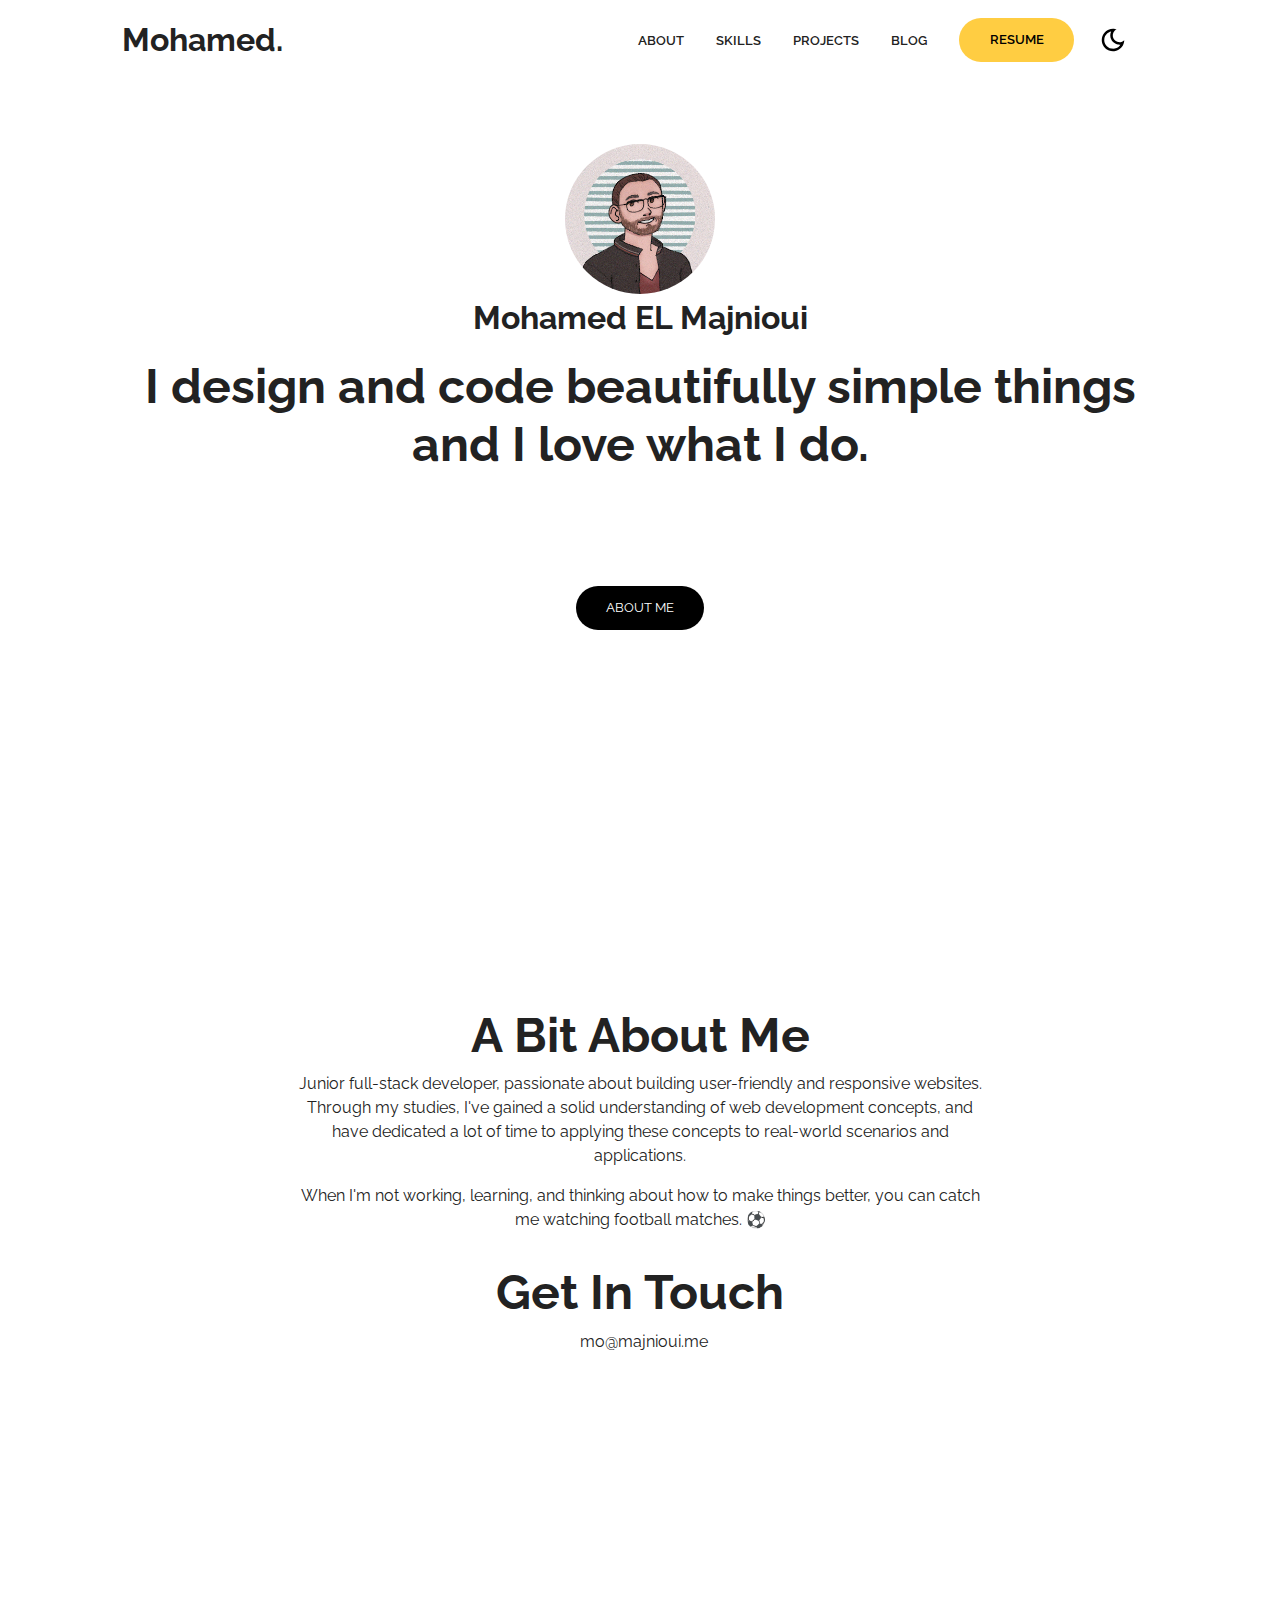
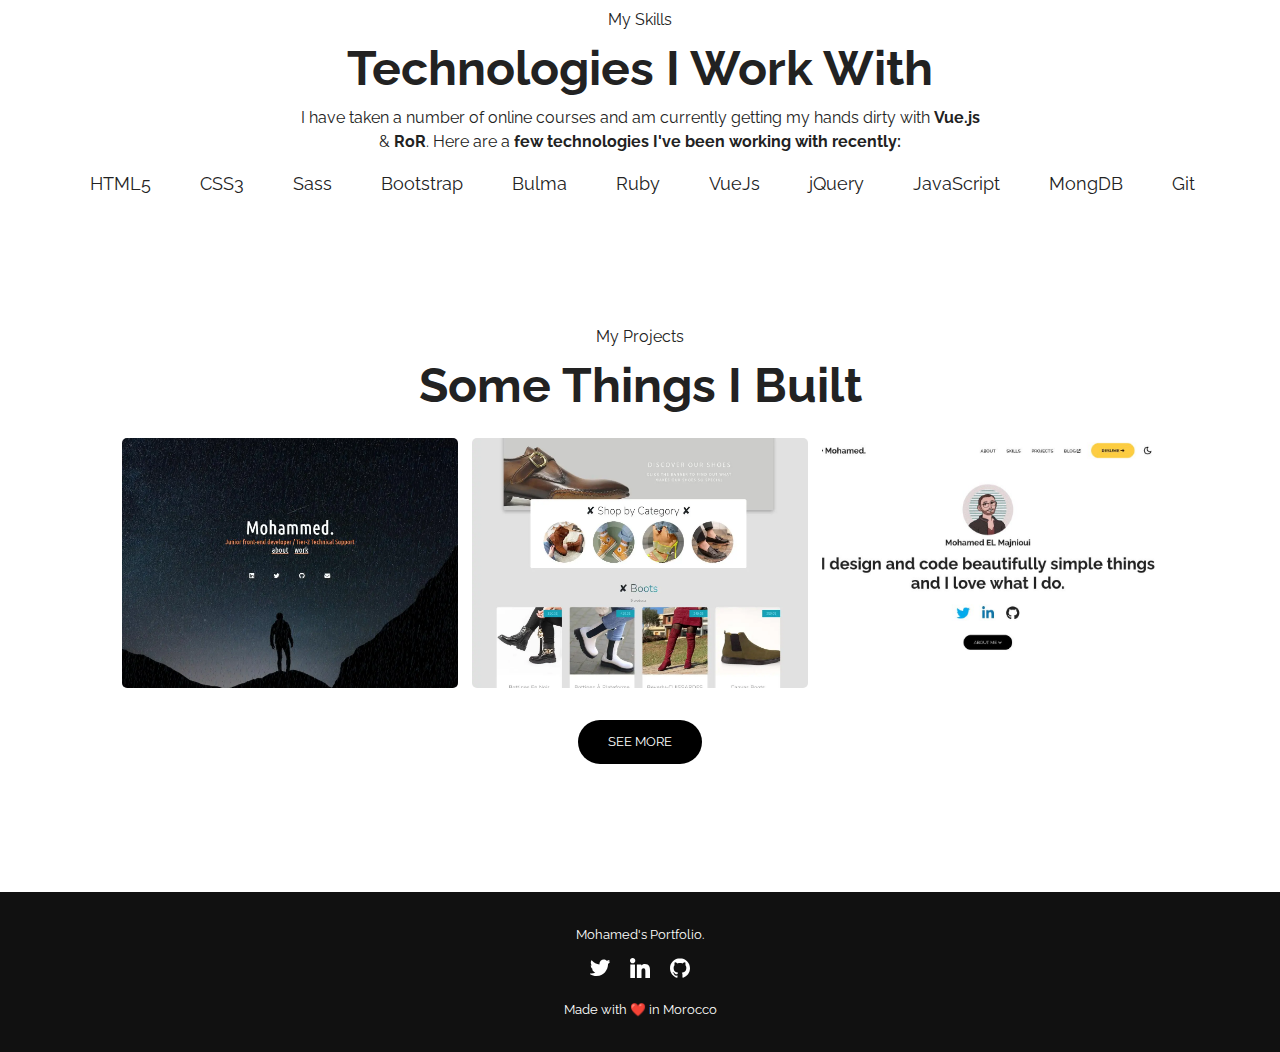
==== index.html @ 17d4082e "index.html" ====
<!DOCTYPE html>
<html lang="en">
  <head>
    <meta charset="UTF-8" />
    <meta http-equiv="X-UA-Compatible" content="IE=edge" />
    <meta name="viewport" content="width=device-width, initial-scale=1.0" />

    <!-- Adding favicon and apple touch icon -->
    <link rel="icon" type="image/x-icon" href="assets/favicon.ico"/>
    <link rel="apple-touch-icon" href="assets/favicon.ico">

    <!-- Importing Stylesheets -->
    <link rel="stylesheet" href="https://cdnjs.cloudflare.com/ajax/libs/font-awesome/6.2.0/css/all.min.css" integrity="sha512-xh6O/CkQoPOWDdYTDqeRdPCVd1SpvCA9XXcUnZS2FmJNp1coAFzvtCN9BmamE+4aHK8yyUHUSCcJHgXloTyT2A==" crossorigin="anonymous" referrerpolicy="no-referrer" />
    <link rel="stylesheet" href="files/style.css" />

    <!-- Setting up meta data -->
    <title>Mohamed EL Majnioui - Portfolio</title>
    <meta name="title" content="Mohamed EL Majnioui - Portfolio">
    <meta name="description" content="A passionate full-stack developer.">
    <meta name="keywords" content="blog, portfolio, personal website, personal blog, resume, personal portfolio">
    <meta name="robots" content="index, follow">
    <meta http-equiv="Content-Type" content="text/html; charset=utf-8">
    <meta name="language" content="English">
    <meta name="author" content="Mohammed El Majnioui">

    <!-- Open Graph / Facebook -->
    <meta property="og:type" content="website">
    <meta property="og:url" content="https://majnioui.me/">
    <meta property="og:title" content="Mohamed EL Majnioui - Portfolio">
    <meta property="og:description" content="A passionate full-stack developer.">
    <meta property="og:image" content="https://majnioui.me/assets/image.webp">

    <!-- Twitter -->
    <meta property="twitter:card" content="summary_large_image">
    <meta property="twitter:url" content="https://majnioui.me/">
    <meta property="twitter:title" content="Mohamed EL Majnioui - Portfolio">
    <meta property="twitter:description" content="A passionate full-stack developer.">
    <meta property="twitter:image" content="https://majnioui.me/assets/image.webp">

    <!-- Instana -->
    <script>
      (function(s,t,a,n){s[t]||(s[t]=a,n=s[a]=function(){n.q.push(arguments)},
      n.q=[],n.v=2,n.l=1*new Date)})(window,"InstanaEumObject","ineum");
    
      ineum('reportingUrl', 'https://eum-green-saas.instana.io');
      ineum('key', 'Q2jfI_ujS3ah3PqCV3ihwg');
      ineum('trackSessions');
    </script>
    <script defer crossorigin="anonymous" src="https://eum.instana.io/eum.min.js"></script>
    <!-- Instana -->

    <!-- Google tag (gtag.js) -->
    <script async src="https://www.googletagmanager.com/gtag/js?id=G-Y7NCHRJDGL"></script>
    <script>
      window.dataLayer = window.dataLayer || [];
      function gtag(){dataLayer.push(arguments);}
      gtag('js', new Date());

      gtag('config', 'G-Y7NCHRJDGL');
    </script>
    <!-- Hotjar Tracking Code for https://majnioui.me/ -->
    <script>
        (function(h,o,t,j,a,r){
            h.hj=h.hj||function(){(h.hj.q=h.hj.q||[]).push(arguments)};
            h._hjSettings={hjid:3197405,hjsv:6};
            a=o.getElementsByTagName('head')[0];
            r=o.createElement('script');r.async=1;
            r.src=t+h._hjSettings.hjid+j+h._hjSettings.hjsv;
            a.appendChild(r);
        })(window,document,'https://static.hotjar.com/c/hotjar-','.js?sv=');
    </script>
  </head>
  <body>
    <header id="hero">
      <!-- Navbar -->
      <nav class="navbar">
        <div class="container">
          <!-- Logo -->
          <h1 id="logo">
            <a href="https://majnioui.me"><i class="fa-solid fa-code"></i> Mohamed.</a>
          </h1>
          <!-- Navbar links -->
          <ul class="nav-menu">
            <li><a class="nav-link hover-effect" href="#about">ABOUT</a></li>
            <li><a class="nav-link hover-effect" href="#skills">SKILLS</a></li>
            <li><a class="nav-link hover-effect" href="#projects">PROJECTS</a></li>
            <li><a class="nav-link hover-effect" href="https://blog.majnioui.me">BLOG <i class="fa-solid fa-up-right-from-square"></i></a></li>
            <li>
              <a class="nav-link btn btn-primary" href="resume.html">RESUME <i class="fa-solid fa-arrow-right"></i></a>
            </li>

            <!-- Toggle switch -->
            <div class="theme-switch">
              <input type="checkbox" id="switch" />
              <label class="toggle-icons" for="switch">
                <img class="moon" src="assets/moon.svg" width="100%" height="100%" alt="sun"/>
                <img class="sun" src="assets/sun.svg" width="100%" height="100%" alt="sun"/>
              </label>
            </div>
          </ul>
            <!-- Hamburger menu -->
          <div class="hamburger">
            <span class="bar"></span>
            <span class="bar"></span>
            <span class="bar"></span>
          </div>
        </div>
      </nav>

      <section class="header-container">
        <img class="profile-image" src="assets/profile.webp" width="100%" height="100%" alt="Mohamed picture"/>
        <h1>Mohamed EL Majnioui</h1>

        <div class="content-text">
          <h2>I design and code beautifully simple things</h2>
          <h2>and I love what I do.</h2>
          <br>
        <!-- Social links -->
        <div class="social">
          <a href="https://linkedin.com/in/elmajnioui" target="_blank"><i class="fa-brands fa-linkedin-in"></i></a>
          <a href="https://github.com/majnioui" target="_blank"><i class="fa-brands fa-github"></i></a>
          <a href="https://codepen.io/majnioui" target="_blank"><i class="fa-brands fa-codepen"></i></a>
        </div>
        </div>
        <a href="#about" class="btn btn-secondary">About me <i class="fa-solid fa-angle-down"></i></a>
      </section>
    </header>
    <div class="division"></div>
    <!-- Projects & Skills -->
    <section class="header-container" id="about">
      <div class="division"></div>
      <div class="content-text">
        <h2>A Bit About Me</h2>
        <p>Junior full-stack developer, passionate about building user-friendly and responsive websites.
          Through my studies, I've gained a solid understanding of web development concepts,
          and have dedicated a lot of time to applying these concepts to real-world scenarios and applications.
        </p>
        <p>
          When I'm not working, learning, and thinking about how to make things better, you can catch me watching football matches. ⚽
        </p>
        <br>
        <h2>Get In Touch</h2>
        <p><a href="mailto:mo@majnioui.me" ><i class="fa-regular fa-envelope"></i>&nbsp;&nbsp;mo@majnioui.me</a></p>
        <div class="social">
          <a href="https://twitter.com/_marocain" target="_blank"><i class="fa-brands fa-twitter"></i></a>
          <a href="https://linkedin.com/in/elmajnioui" target="_blank"><i class="fa-brands fa-linkedin-in"></i></a>
          <a href="https://www.instagram.com/m.majnioui/" target="_blank"><i class="fa-brands fa-instagram"></i></a>
        </div>
        <div id="skills">
        <div class="division"></div>
        <p>My Skills</p>
          <h2>Technologies I Work With</h2>
            <p>I have taken a number of online courses and am currently getting my hands
              dirty with <strong>Vue.js</strong> & <strong>RoR</strong>. Here are a <strong>few technologies
                I've been working with recently:</strong>
            </p>
        <div id="used">
          <div><i class="fa-brands fa-html5"></i>&nbsp;HTML5</div>
          <div><i class="fa-brands fa-css3-alt"></i>&nbsp;CSS3</div>
          <div><i class="fa-brands fa-sass"></i>&nbsp;Sass</div>
          <div><i class="fa-brands fa-bootstrap"></i>&nbsp;Bootstrap</div>
          <div><i class="fa-regular fa-file-code"></i>&nbsp;Bulma</div>
          <div><i class="fa-regular fa-gem"></i>&nbsp;Ruby</div>
          <div><i class="fa-brands fa-vuejs"></i>&nbsp;VueJs</div>
          <div><i class="fa-solid fa-code"></i>&nbsp;jQuery</div>
          <div><i class="fa-brands fa-js"></i>&nbsp;JavaScript</div>
          <div><i class="fa-solid fa-database"></i>&nbsp;MongDB</div>
          <div><i class="fa-brands fa-git-alt"></i>&nbsp;Git</div>
      </div>
        </div>
    </section>
    <!-- Projects -->
    <section id="projects" class="project-container container">
      <div class="content-text">
        <p>My Projects</p>
        <h2>Some Things I Built</h2>
      </div>
      <article class="project">
        <!-- Project 1 -->
        <div href="" class="card">
          <div class="project-info">
            <div class="project-bio">
              <h3>Personal Porfolio</h3>
              <p>HTML, CSS, JavaScript</p>
            </div>

            <div class="project-link">
              <a href="https://github.com/majnioui/Personal-website" target="_blank"><i class="fab fa-github"></i></a>
              <a href="#" target="_blank"><i class="fas fa-globe"></i></a>
            </div>
          </div>
        </div>

        <!-- Project 2 -->
        <div href="" class="card">
          <div class="project-info">
            <div class="project-bio">
              <h3>Ecommerce Shop</h3>
              <p>Ruby, HTML, SASS, JavaScript</p>
            </div>

            <div class="project-link">
              <a href="https://github.com/majnioui/sneakers" target="_blank"><i class="fab fa-github"></i></a>
              <a href="#" target="_blank"><i class="fas fa-globe"></i></a>
            </div>
          </div>
        </div>

        <!-- Porject 3 -->
        <div href="" class="card">
          <div class="project-info">
            <div class="project-bio">
              <h3>Personal Porfolio 2</h3>
              <p>HTML, CSS, JavaScript</p>
            </div>

            <div class="project-link">
              <a href="https://github.com/majnioui/majnioui.github.io" target="_blank"><i class="fab fa-github"></i></a>
              <a href="https://majnioui.me" target="_blank"><i class="fas fa-globe"></i></a>
            </div>
          </div>
        </div>
      </article>
      <a href="https://github.com/majnioui?tab=repositories" class="btn btn-secondary" target="_blank" >See More <i class="fa-solid fa-arrow-right"></i></i></a>
    </section>
    <footer id="footer">
      <div class="container">
        <p>Mohamed's Portfolio.</p>
        <!-- Social links -->
        <div class="social">
          <a href="https://twitter.com/_marocain/" target="_blank"><img src="./assets/twitter-icon.svg" alt="Twitter" /></a>
          <a href="https://linkedin.com/in/elmajnioui" target="_blank"><img src="./assets/linkedin-icon.svg" alt="Linkedin"/></a>
          <a href="https://github.com/majnioui" target="_blank"><img src="./assets/github-icon.svg" alt="GitHub" /></a>
        </div>
        <p>Made with ❤️ in Morocco</p>
      </div>
    </footer>
    <script src="files/script.js"></script>
  </body>
</html>
---- files/style.css ----
@import url(https://fonts.googleapis.com/css?family=Raleway:100,200,300,regular,500,600,700,800,900,100italic,200italic,300italic,italic,500italic,600italic,700italic,800italic,900italic&display=swap);

/* variables */
:root {
  /* Colors */
  --primary-color: #ffcd42;
  --secondary-color: #ffd35c;
  --bg-primary: #ffffff;
  --text-color: #222222;
  --text-color-two: #ffffff;
  --bg-secondary: #000000;
  --card-background: #f4f4f4;
  --bg-secondary-two: #111111;

  --shadow: 0 10px 40px rgba(0, 0, 0, 0.2);

  /* Font Weight */
  --weight-small: 400;
  --weight-semibold: 600;
  --weight-bold: 800;

  /* Max width */
  --width-small: 600px;
  --width-medium: 1100px;
  --width-large: 1300px;
}

[data-theme="dark"] {
  --primary-color: #ffcd42;
  --secondary-color: #ffd35c;
  --bg-primary: #000000;
  --text-color: #ffffff;
  --text-color-two: #222222;
  --bg-secondary: #ffffff;
  --card-background: #111111;
  --bg-secondary-two: #f4f4f4;
  --shadow: 0 2px 10px rgba(95, 95, 95, 0.2);
  --hover-effect::after #f4f4f4;
}

html {
  font-size: 100%;
  scroll-behavior: smooth;
}

/* Reset default styling */
* {
  margin: 0;
  padding: 0;
  box-sizing: border-box;
}

ul {
  list-style: none;
}

a {
  text-decoration: none;
  color: var(--text-color);
}

/* Main styling */
body {
  background: var(--bg-primary);
  color: var(--text-color);
  font-family: "Raleway", sans-serif;
  line-height: 1.5;
}

/* Navbar */
.navbar {
  position: fixed;
  top: 0;
  left: 0;
  right: 0;
  z-index: 20;
  background: var(--bg-primary);
}

.navbar .container {
  display: flex;
  align-items: center;
  justify-content: space-between;
  z-index: 20;
  height: 80px;
  width: 100%;
}

.navbar .nav-menu {
  display: flex;
  align-items: center;
  background: var(--bg-primary);
}

.navbar .nav-link {
  margin: 0 1rem;
  font-size: 0.8rem;
  font-weight: var(--weight-semibold);
  position: relative;
	transition: var(--transition-clr);
}
.navbar .nav-link:hover {
  font-weight: bold;
}



.navbar .btn {
  margin-right: 1.5rem;
}

.fa-solid .fa-arrow-right {
  margin-left: 0.5rem;
  font-size: 0.9rem;
}

/* hamburger */
.hamburger {
  margin-bottom: 0.1rem;
  display: none;
}

.bar {
  display: block;
  width: 23px;
  height: 3px;
  margin: 4px auto;
  transition: all 0.3s ease-in-out;
  border-radius: 30px;
  background-color: var(--bg-secondary);
}

/* Hero section */
#hero {
  display: flex;
  flex-direction: column;
  height: 100%;
}

.profile-image {
  width: 150px;
  border-radius: 50%;
  animation: bounce 1s infinite alternate;
}

@keyframes bounce {
  from {
    transform: translateY(0px);
  }

  to {
    transform: translateY(-10px);
  }
}

.division {
  width: 100%;
  height: 2px;
  background-color: transparent;
  margin: 5.5rem 0;
}
/* Projects */
#projects {
  display: flex;
  flex-direction: column;
  margin: 2rem auto 5rem;
}

#projects .btn {
  align-self: center;
  margin: 2rem 0;
}

.project {
  display: grid;
  grid-template-columns: repeat(3, 1fr);
  grid-auto-rows: minmax(250px, auto);
  grid-gap: 0.9rem;
}

.card .project-bio p {
  font-size: 0.83rem;
}

.card .project-bio h3 {
  font-size: 0.9rem;
}

.project-info {
  display: flex;
  justify-content: space-between;
  opacity: 0;
  position: relative;
  transition: 0.5s ease-in-out;
}

.project-bio {
  font-weight: bold;
  display: flex;
  flex-direction: column;
  justify-content: flex-end;
  position: relative;
  top: 160px;
  left: 10px;
}

/* Footer */
#footer {
  background: #111111;
}

#footer .container {
  display: flex;
  flex-direction: column;
  align-items: center;
  justify-content: center;
  color: #ffffff;
  min-height: 160px;
  text-align: center;
}

#footer a {
  font-size: 0.8rem;
  color: #fff;
}

#footer a:hover {
  opacity: 0.6;
}

#footer .social {
  margin: 0.9rem 0;
}

#footer .social img {
  width: 20px;
  height: 20px;
}

#footer .social a {
  margin: 0 0.5rem;
}

#footer p {
  font-size: 0.8rem;
}

/* Responsiveness */

@media (max-width: 1000px) {
  .project {
    display: grid;
    grid-template-columns: repeat(2, 1fr);
  }
}

@media (max-width: 768px) {
}

@media (max-width: 670px) {
  .navbar .nav-menu {
    position: fixed;
    right: -100vw;
    top: 4.5rem;
    flex-direction: column;
    width: calc(80% - 10px);
    transition: 0.3s;
    box-shadow: var(--shadow);
    padding: 2rem;
    border-radius: 5px;
    align-items: flex-start;
  }

  .navbar .btn {
    margin: 0;
    margin-top: 1rem;
  }

  .nav-menu.active {
    right: 20px;
  }

  .nav-menu .nav-link {
    font-size: 0.9rem;
    margin: 0 0.2rem;
  }

  .nav-menu li {
    margin-bottom: 0.5rem;
    width: 100%;
  }

  .nav-menu .btn {
    width: 100%;
    text-align: center;
    margin-top: 0.5rem;
  }

  .hamburger {
    display: block;
    cursor: pointer;
    padding: 0.2rem 0.4rem;
  }

  .hamburger.active {
    border: 1px dotted gray;
  }

  .hamburger.active .bar:nth-child(2) {
    opacity: 0;
  }

  .hamburger.active .bar:nth-child(1) {
    transform: translateY(6px) rotate(45deg);
  }

  .hamburger.active .bar:nth-child(3) {
    transform: translateY(-8px) rotate(-45deg);
  }
}

@media (max-width: 600px) {
  .project {
    display: grid;
    grid-template-columns: 1fr;
  }

  .header-container .btn {
    border-radius: 5px;
    width: 80%;
  }
}
.container {
  max-width: var(--width-medium);
  margin: 0 auto;
  padding: 1rem 2rem;
}

h1::selection,
h2::selection {
  color: #111;
  background: var(--primary-color);
}

/* Buttons */
.btn {
  display: inline-block;
  padding: 0.75rem 1.9rem;
  border-radius: 30px;
  text-transform: uppercase;
  font-size: 0.82rem;
  transition: 0.3s;
}

.btn-primary {
  background: var(--primary-color);
  color: #000000;
}

.btn-secondary {
  margin: 5px 0;
  background-color: var(--bg-secondary);
  color: var(--bg-primary);
}

/* add hover to resume button */
.btn-primary:hover {
  background: var(--secondary-color);
}

/* Dark mode toggle */
#switch {
  display: none;
}

.toggle-icons {
  display: flex;
  justify-content: space-between;
  align-items: center;
  cursor: pointer;
}

.toggle-icons > img {
  transition: 0.6s cubic-bezier(0.23, 1, 0.32, 1);
  width: 30px;
}

.moon {
  transform: rotate(10deg);
}

#switch:checked + .toggle-icons .moon {
  transform: rotate(250deg);
}

#switch:checked + .toggle-icons .sun {
  transform: rotate(100deg);
}

/* Header Container */
.header-container {
  display: flex;
  flex-direction: column;
  align-items: center;
  justify-content: center;
  margin-top: 8rem;
  padding: 1rem;
}

.header-container > div {
  margin-top: 1rem;
}

.content-text {
  text-align: center;
  margin: 1.5rem 0;
}

.content-text h2 {
  font-size: 3rem;
  line-height: 1.2;
  transition: 0.2s ease-in-out;
}

.content-text p {
  padding: 0.5rem;
  margin: 0 auto;
  max-width: 700px;
}

/* Project cards */
.card {
  padding: 1rem;
  background: var(--card-background);
  color: #ffffff;
  border-radius: 5px;
  transition: 0.4s ease-in-out;
  cursor: pointer;
}

.card a {
  color: #ffffff;
  transition: 0.25s ease-in-out;
  font-size: 1.1rem;
  margin-right: 0.3rem;
}

.card a:hover {
  color: var(--primary-color);
}

.card:hover {
  box-shadow: inset 0 100px 1000px 10px rgba(0, 0, 0, 0.8);
}

.card:hover .project-info {
  opacity: 1;
}

/* Project Images */

/* project 1 */
.card:nth-child(1) {
  background: url(../assets/project-1.webp) center center/cover;
}

/* Project 2 */
.card:nth-child(2) {
  background: url(../assets/project-2.webp) center center/cover;
}

/* Project 3 */
.card:nth-child(3) {
  background: url(../assets/project-3.webp) center center/cover;
}

/* Media Queries */
@media (max-width: 768px) {
  .header-container {
    margin-top: 7rem;
    text-align: center;
  }

  .content-text h2 {
    font-size: 2.5rem;
  }
}

/* Socials */
#used div{
  font-size:18px !important;
  display:inline-block;
  padding:8px 10px;
  margin:0px 10px;
  border-radius:50px;
}
.social .fa-brands, .fab {
  font-size: 40px;
  padding: 1rem;
}
.fa-twitter {
  color: #00acee;
}
.fa-linkedin-in {
  color: #0e76a8;
}
.fa-instagram {
  color: #cd486b;
}

/* Menu  Nav eff */
.hover-effect::after {
	position: absolute;
	content: '';
	left: 0;
	bottom: -2px;
	width: 100%;
	height: 2.5px;
	background: #ffcd42;

	transform: scaleX(0);
	transform-origin: left;
	transition: all 300ms ease-in-out;
}

.hover-effect:hover::after {
	transform-origin: right;
	transform: scaleX(1);
}

.nav-link .hover-effect {
  margin: 0 1rem;
  font-size: 0.8rem;
  font-weight: var(--weight-semibold);
}
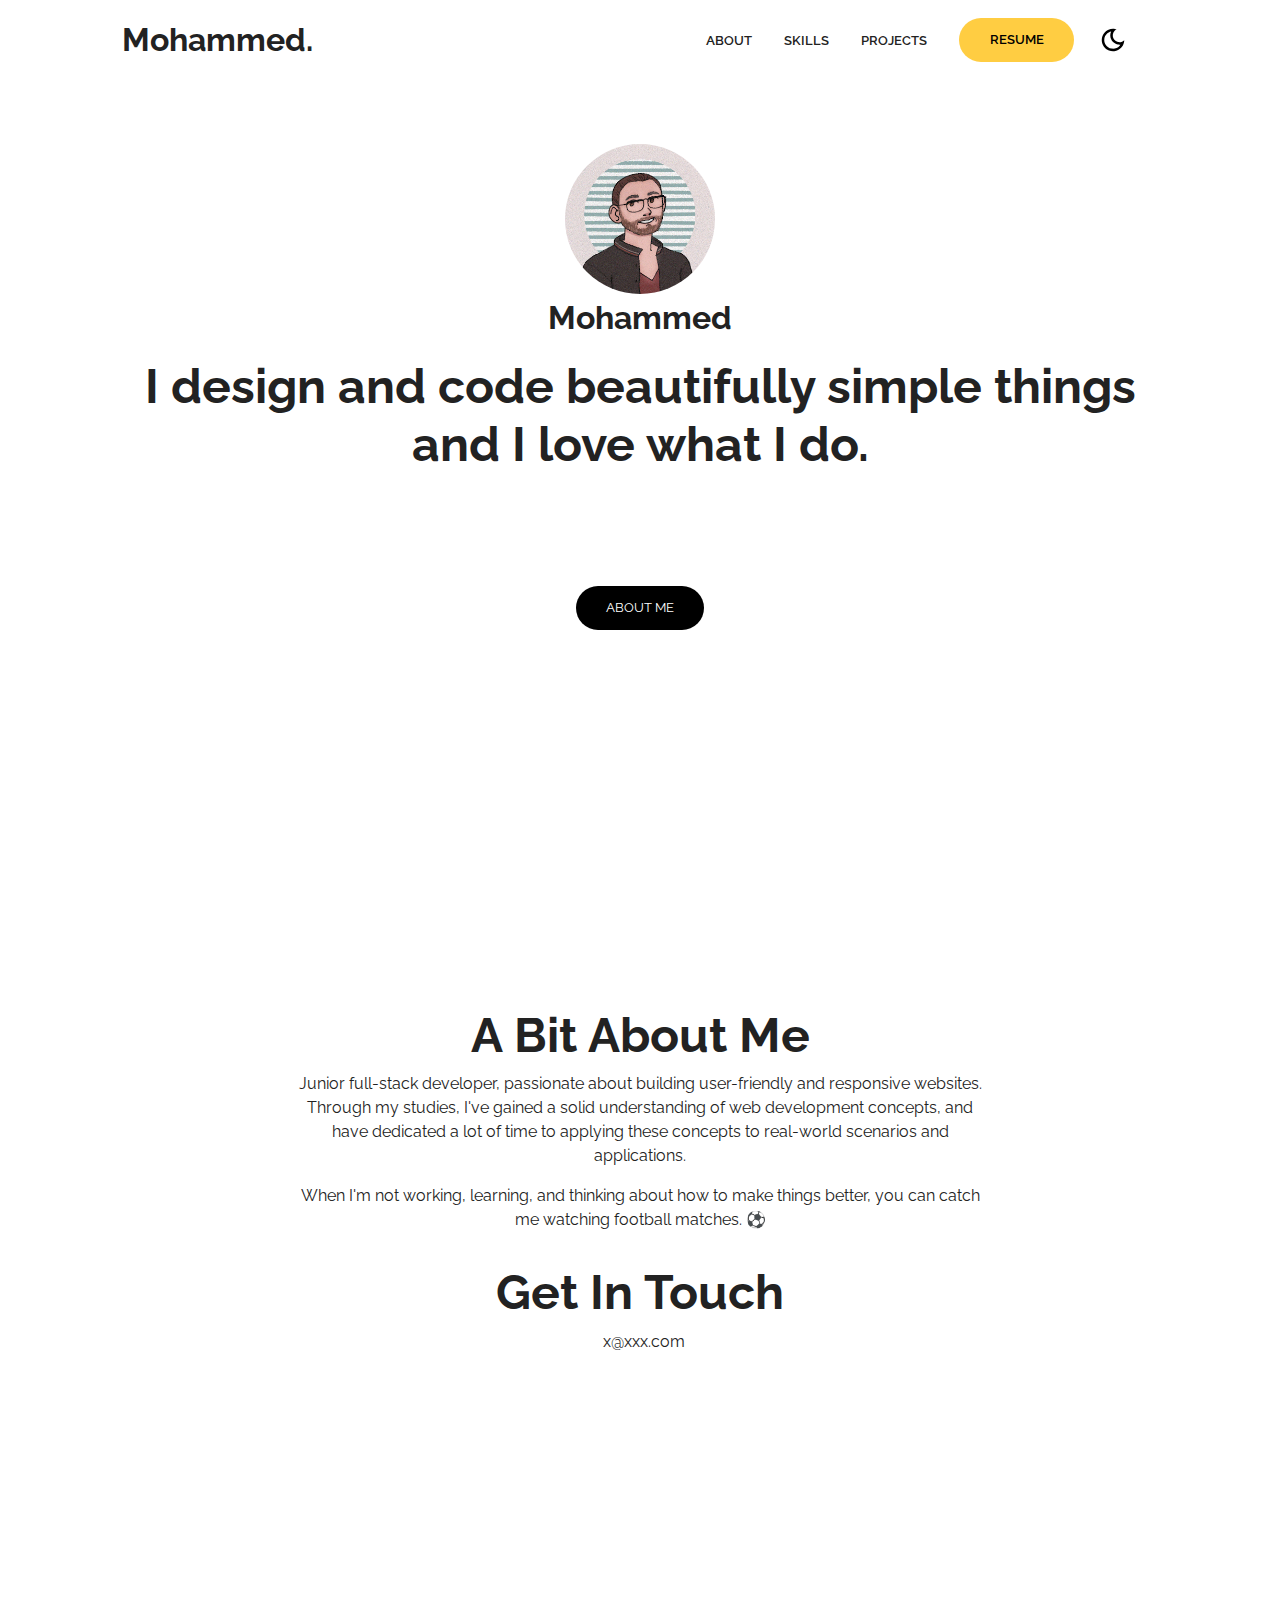
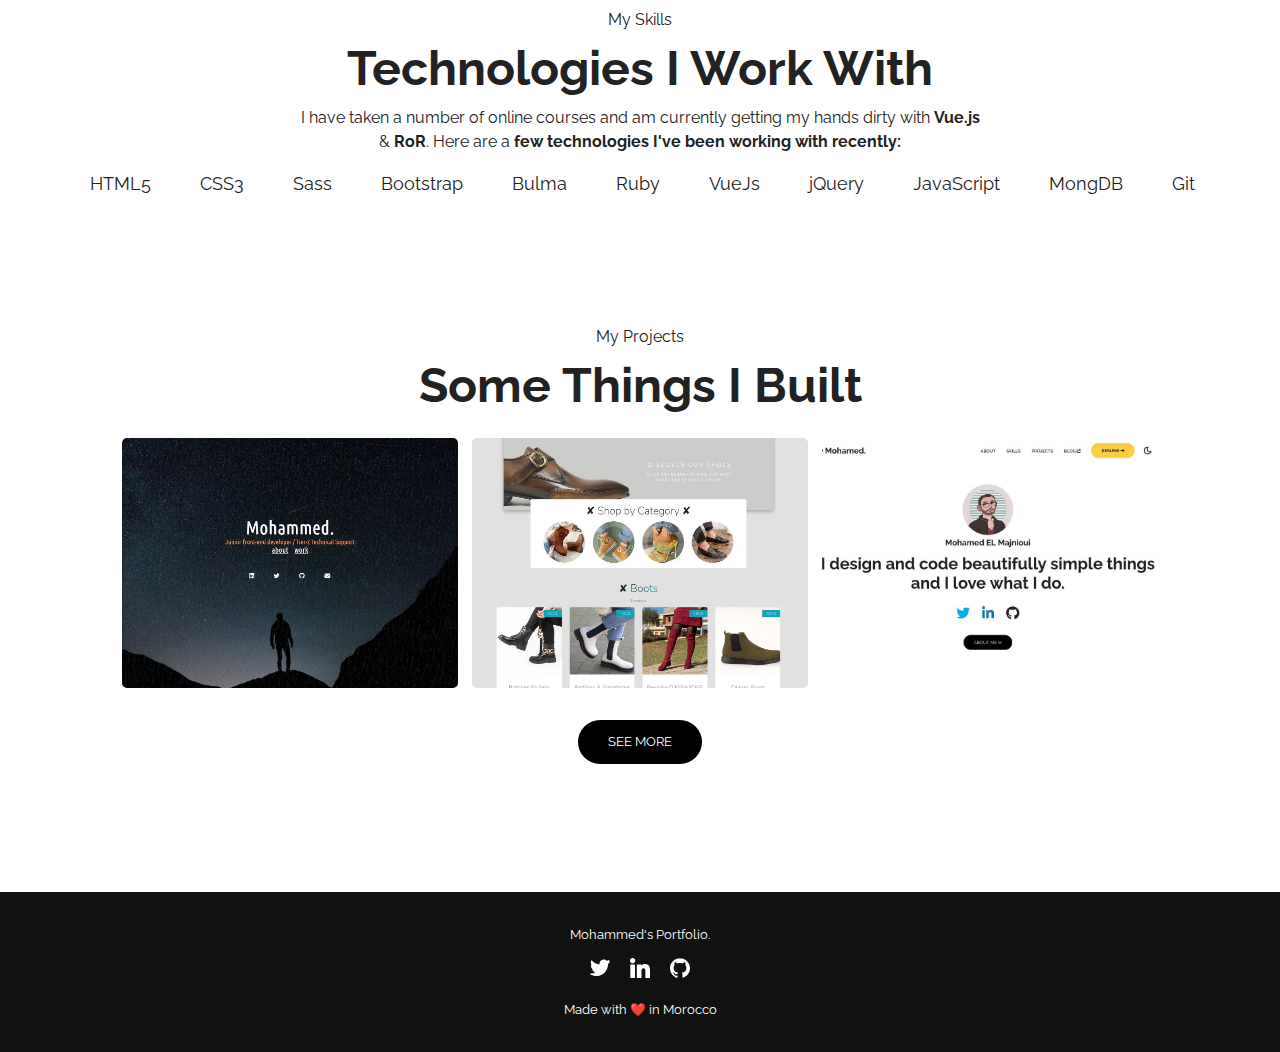
==== commit 18ac293b: "adjust stuff" ====
--- a/index.html
+++ b/index.html
@@ -14,61 +14,33 @@
     <link rel="stylesheet" href="files/style.css" />
 
     <!-- Setting up meta data -->
-    <title>Mohamed EL Majnioui - Portfolio</title>
-    <meta name="title" content="Mohamed EL Majnioui - Portfolio">
+    <title>Mohammed - Portfolio</title>
+    <meta name="title" content="Mohammed - Portfolio">
     <meta name="description" content="A passionate full-stack developer.">
     <meta name="keywords" content="blog, portfolio, personal website, personal blog, resume, personal portfolio">
     <meta name="robots" content="index, follow">
     <meta http-equiv="Content-Type" content="text/html; charset=utf-8">
     <meta name="language" content="English">
-    <meta name="author" content="Mohammed El Majnioui">
+    <meta name="author" content="Mohammed">
 
     <!-- Open Graph / Facebook -->
     <meta property="og:type" content="website">
     <meta property="og:url" content="https://majnioui.me/">
-    <meta property="og:title" content="Mohamed EL Majnioui - Portfolio">
+    <meta property="og:title" content="Mohammed - Portfolio">
     <meta property="og:description" content="A passionate full-stack developer.">
-    <meta property="og:image" content="https://majnioui.me/assets/image.webp">
+    <meta property="og:image" content="/assets/image.webp">
 
     <!-- Twitter -->
     <meta property="twitter:card" content="summary_large_image">
     <meta property="twitter:url" content="https://majnioui.me/">
-    <meta property="twitter:title" content="Mohamed EL Majnioui - Portfolio">
+    <meta property="twitter:title" content="Mohammed - Portfolio">
     <meta property="twitter:description" content="A passionate full-stack developer.">
-    <meta property="twitter:image" content="https://majnioui.me/assets/image.webp">
-
-    <!-- Instana -->
-    <script>
-      (function(s,t,a,n){s[t]||(s[t]=a,n=s[a]=function(){n.q.push(arguments)},
-      n.q=[],n.v=2,n.l=1*new Date)})(window,"InstanaEumObject","ineum");
-    
-      ineum('reportingUrl', 'https://eum-green-saas.instana.io');
-      ineum('key', 'Q2jfI_ujS3ah3PqCV3ihwg');
-      ineum('trackSessions');
-    </script>
-    <script defer crossorigin="anonymous" src="https://eum.instana.io/eum.min.js"></script>
-    <!-- Instana -->
-
-    <!-- Google tag (gtag.js) -->
-    <script async src="https://www.googletagmanager.com/gtag/js?id=G-Y7NCHRJDGL"></script>
-    <script>
-      window.dataLayer = window.dataLayer || [];
-      function gtag(){dataLayer.push(arguments);}
-      gtag('js', new Date());
-
-      gtag('config', 'G-Y7NCHRJDGL');
-    </script>
-    <!-- Hotjar Tracking Code for https://majnioui.me/ -->
-    <script>
-        (function(h,o,t,j,a,r){
-            h.hj=h.hj||function(){(h.hj.q=h.hj.q||[]).push(arguments)};
-            h._hjSettings={hjid:3197405,hjsv:6};
-            a=o.getElementsByTagName('head')[0];
-            r=o.createElement('script');r.async=1;
-            r.src=t+h._hjSettings.hjid+j+h._hjSettings.hjsv;
-            a.appendChild(r);
-        })(window,document,'https://static.hotjar.com/c/hotjar-','.js?sv=');
-    </script>
+    <meta property="twitter:image" content="/assets/image.webp">
+
+    <!-- 100% privacy-first analytics -->
+    <script async defer src="https://scripts.simpleanalyticscdn.com/latest.js"></script>
+    <noscript><img src="https://queue.simpleanalyticscdn.com/noscript.gif" alt="" referrerpolicy="no-referrer-when-downgrade" /></noscript>
+
   </head>
   <body>
     <header id="hero">
@@ -77,14 +49,13 @@
         <div class="container">
           <!-- Logo -->
           <h1 id="logo">
-            <a href="https://majnioui.me"><i class="fa-solid fa-code"></i> Mohamed.</a>
+            <a href="/"><i class="fa-solid fa-code"></i> Mohammed.</a>
           </h1>
           <!-- Navbar links -->
           <ul class="nav-menu">
             <li><a class="nav-link hover-effect" href="#about">ABOUT</a></li>
             <li><a class="nav-link hover-effect" href="#skills">SKILLS</a></li>
             <li><a class="nav-link hover-effect" href="#projects">PROJECTS</a></li>
-            <li><a class="nav-link hover-effect" href="https://blog.majnioui.me">BLOG <i class="fa-solid fa-up-right-from-square"></i></a></li>
             <li>
               <a class="nav-link btn btn-primary" href="resume.html">RESUME <i class="fa-solid fa-arrow-right"></i></a>
             </li>
@@ -108,8 +79,8 @@
       </nav>
 
       <section class="header-container">
-        <img class="profile-image" src="assets/profile.webp" width="100%" height="100%" alt="Mohamed picture"/>
-        <h1>Mohamed EL Majnioui</h1>
+        <img class="profile-image" src="assets/profile.webp" width="100%" height="100%" alt="Mohammed picture"/>
+        <h1>Mohammed</h1>
 
         <div class="content-text">
           <h2>I design and code beautifully simple things</h2>
@@ -117,7 +88,7 @@
           <br>
         <!-- Social links -->
         <div class="social">
-          <a href="https://linkedin.com/in/elmajnioui" target="_blank"><i class="fa-brands fa-linkedin-in"></i></a>
+          <a href="https://linkedin.com/in/xxx" target="_blank"><i class="fa-brands fa-linkedin-in"></i></a>
           <a href="https://github.com/majnioui" target="_blank"><i class="fa-brands fa-github"></i></a>
           <a href="https://codepen.io/majnioui" target="_blank"><i class="fa-brands fa-codepen"></i></a>
         </div>
@@ -140,11 +111,11 @@
         </p>
         <br>
         <h2>Get In Touch</h2>
-        <p><a href="mailto:mo@majnioui.me" ><i class="fa-regular fa-envelope"></i>&nbsp;&nbsp;mo@majnioui.me</a></p>
+        <p><a href="mailto:xx@xxx.com" ><i class="fa-regular fa-envelope"></i>&nbsp;&nbsp;x@xxx.com</a></p>
         <div class="social">
-          <a href="https://twitter.com/_marocain" target="_blank"><i class="fa-brands fa-twitter"></i></a>
-          <a href="https://linkedin.com/in/elmajnioui" target="_blank"><i class="fa-brands fa-linkedin-in"></i></a>
-          <a href="https://www.instagram.com/m.majnioui/" target="_blank"><i class="fa-brands fa-instagram"></i></a>
+          <a href="https://twitter.com/xxx" target="_blank"><i class="fa-brands fa-twitter"></i></a>
+          <a href="https://linkedin.com/in/xxx" target="_blank"><i class="fa-brands fa-linkedin-in"></i></a>
+          <a href="https://www.instagram.com/xxx/" target="_blank"><i class="fa-brands fa-instagram"></i></a>
         </div>
         <div id="skills">
         <div class="division"></div>
@@ -185,7 +156,7 @@
             </div>
 
             <div class="project-link">
-              <a href="https://github.com/majnioui/Personal-website" target="_blank"><i class="fab fa-github"></i></a>
+              <a href="https://github.com/xxx/" target="_blank"><i class="fab fa-github"></i></a>
               <a href="#" target="_blank"><i class="fas fa-globe"></i></a>
             </div>
           </div>
@@ -200,7 +171,7 @@
             </div>
 
             <div class="project-link">
-              <a href="https://github.com/majnioui/sneakers" target="_blank"><i class="fab fa-github"></i></a>
+              <a href="https://github.com/xxx/" target="_blank"><i class="fab fa-github"></i></a>
               <a href="#" target="_blank"><i class="fas fa-globe"></i></a>
             </div>
           </div>
@@ -215,7 +186,7 @@
             </div>
 
             <div class="project-link">
-              <a href="https://github.com/majnioui/majnioui.github.io" target="_blank"><i class="fab fa-github"></i></a>
+              <a href="https://github.com/xxx" target="_blank"><i class="fab fa-github"></i></a>
               <a href="https://majnioui.me" target="_blank"><i class="fas fa-globe"></i></a>
             </div>
           </div>
@@ -225,12 +196,12 @@
     </section>
     <footer id="footer">
       <div class="container">
-        <p>Mohamed's Portfolio.</p>
+        <p>Mohammed's Portfolio.</p>
         <!-- Social links -->
         <div class="social">
-          <a href="https://twitter.com/_marocain/" target="_blank"><img src="./assets/twitter-icon.svg" alt="Twitter" /></a>
-          <a href="https://linkedin.com/in/elmajnioui" target="_blank"><img src="./assets/linkedin-icon.svg" alt="Linkedin"/></a>
-          <a href="https://github.com/majnioui" target="_blank"><img src="./assets/github-icon.svg" alt="GitHub" /></a>
+          <a href="https://twitter.com/xxx/" target="_blank"><img src="./assets/twitter-icon.svg" alt="Twitter" /></a>
+          <a href="https://linkedin.com/in/xxx" target="_blank"><img src="./assets/linkedin-icon.svg" alt="Linkedin"/></a>
+          <a href="https://github.com/xxx" target="_blank"><img src="./assets/github-icon.svg" alt="GitHub" /></a>
         </div>
         <p>Made with ❤️ in Morocco</p>
       </div>
